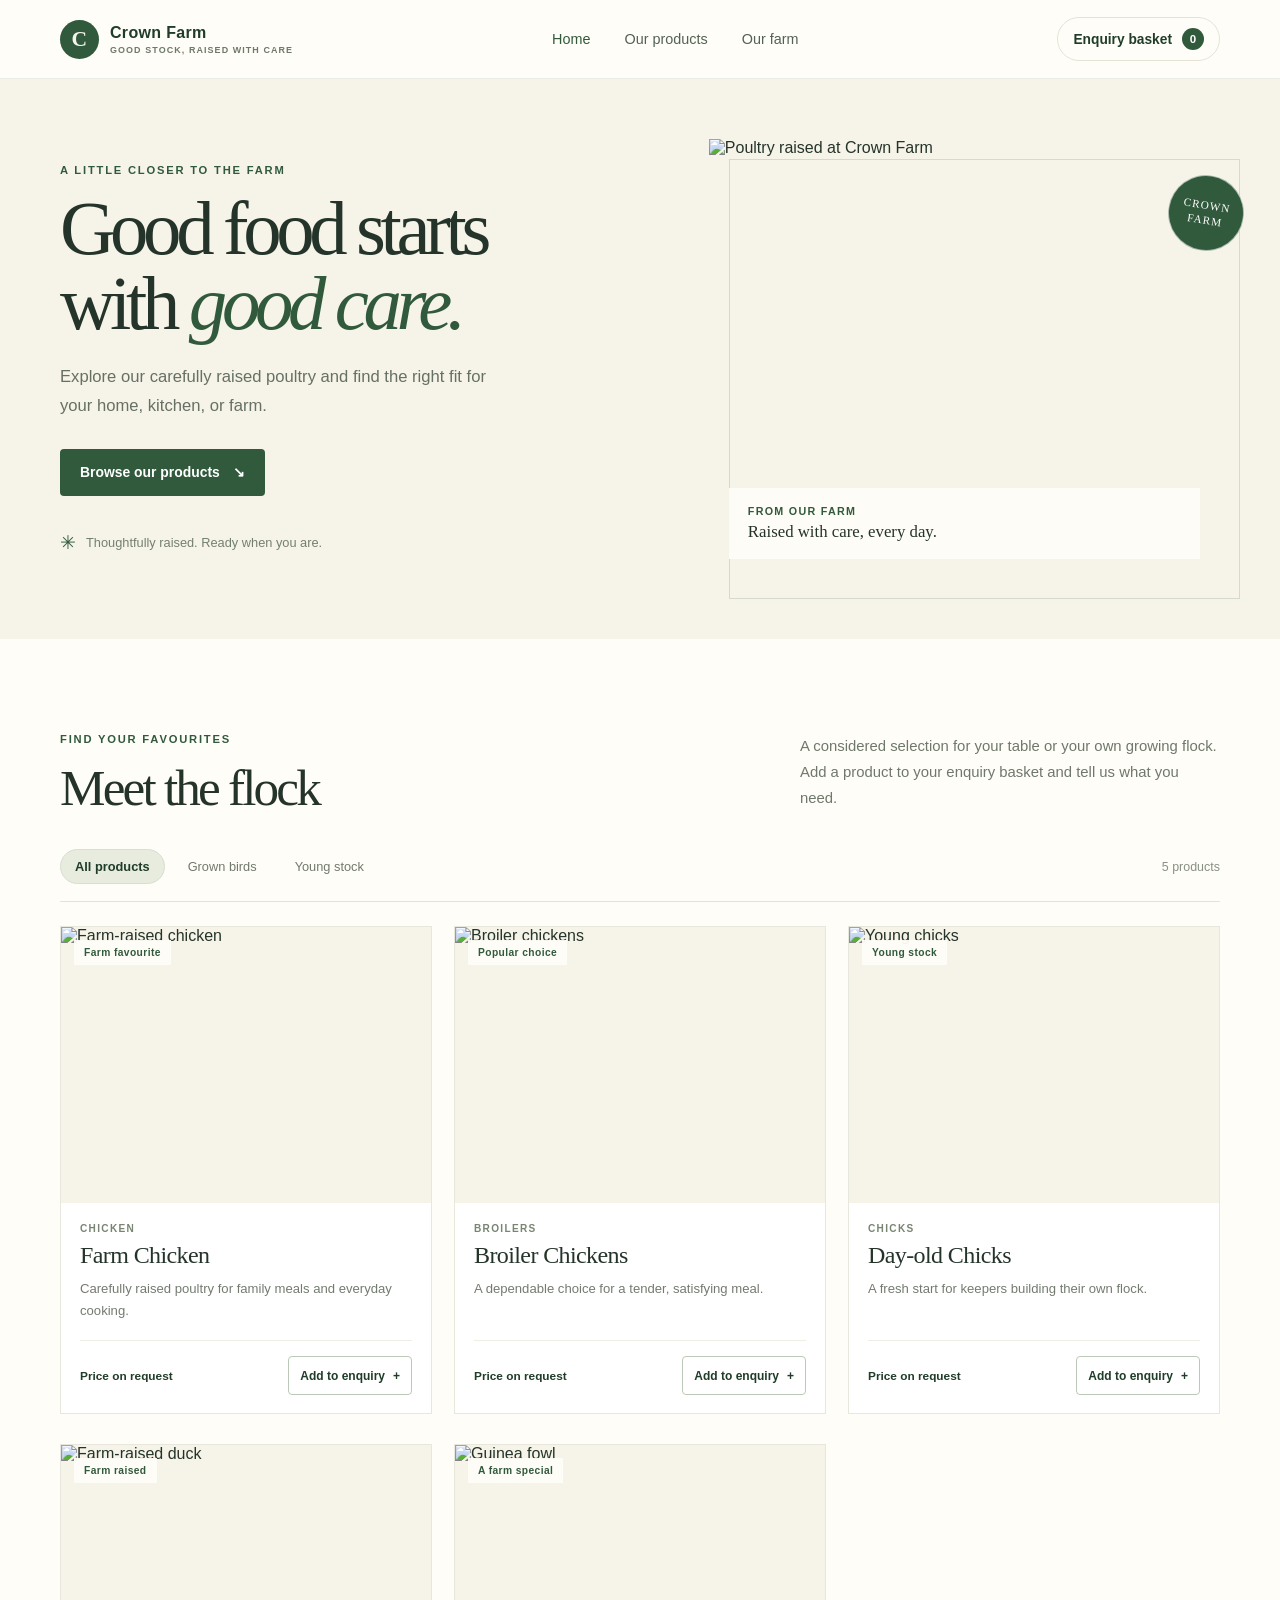
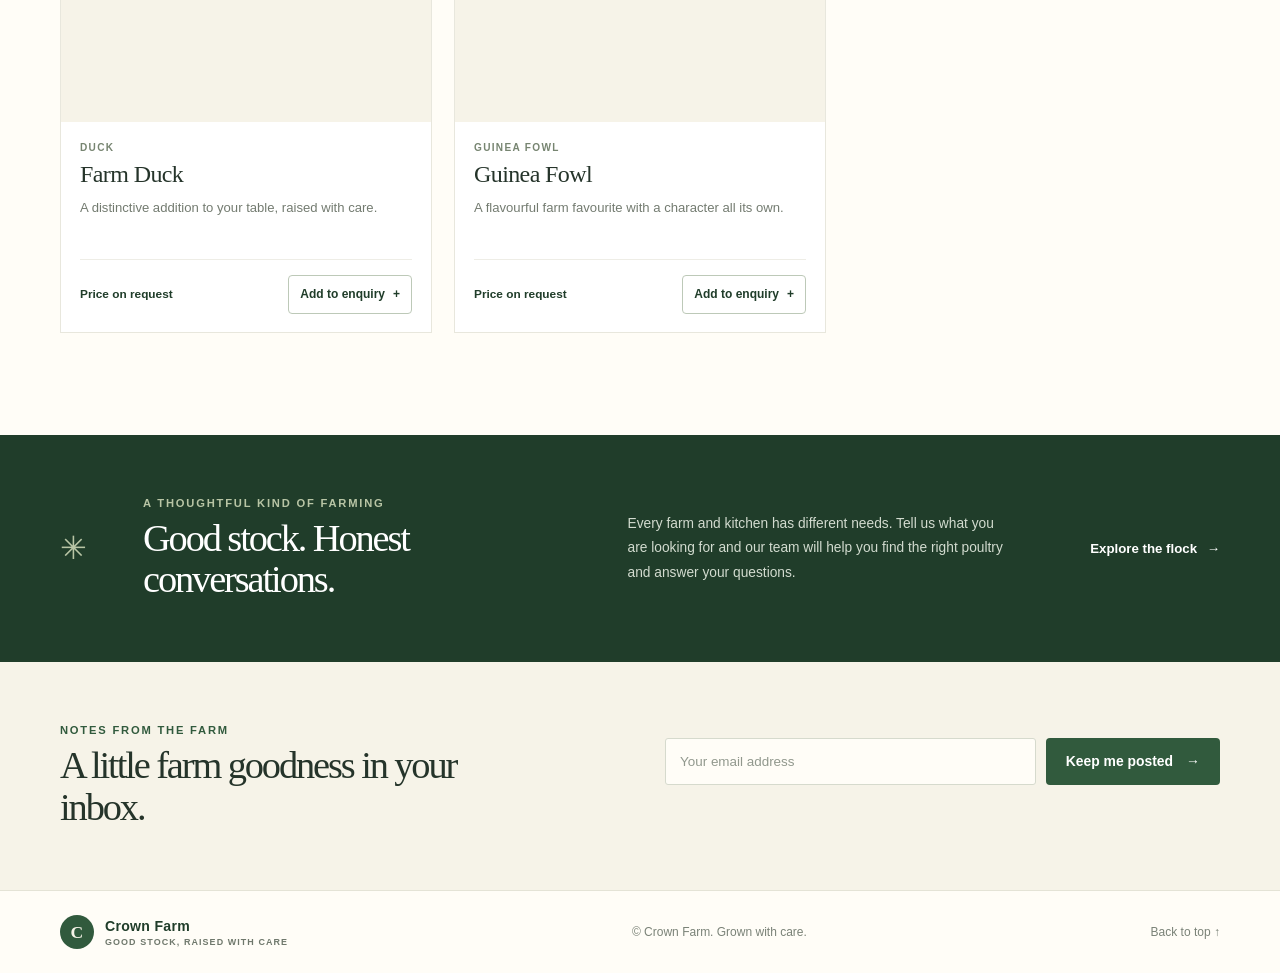
==== index.html @ bc02ad09 "Add files via upload" ====
<!DOCTYPE html>
<html lang="en">
<head>
    <meta charset="UTF-8">
    <meta name="viewport" content="width=device-width, initial-scale=1">
    <meta name="description" content="Meet the Crown Farm flock. Explore healthy poultry raised with care and add your picks to an enquiry.">
    <meta name="theme-color" content="#f6f3e8">
    <title>Crown Farm | Good stock, raised with care</title>
    <link rel="stylesheet" href="style.css">
    <script src="app.js" defer></script>
</head>
<body>
    <header class="site-header">
        <div class="container header-inner">
            <a class="brand" href="index.html" aria-label="Crown Farm home">
                <span class="brand-mark" aria-hidden="true">C</span>
                <span>Crown Farm<small>GOOD STOCK, RAISED WITH CARE</small></span>
            </a>
            <nav class="main-nav" aria-label="Main navigation">
                <a class="active" href="#home">Home</a>
                <a href="#products">Our products</a>
                <a href="#about">Our farm</a>
            </nav>
            <a class="cart-link" href="cartpage.html" aria-label="Open your enquiry basket">
                Enquiry basket <span class="cart-count" aria-live="polite">0</span>
            </a>
        </div>
    </header>

    <main>
        <section class="hero" id="home">
            <div class="container hero-inner">
                <div class="hero-copy">
                    <p class="eyebrow">A little closer to the farm</p>
                    <h1>Good food starts with <em>good care.</em></h1>
                    <p class="hero-description">Explore our carefully raised poultry and find the right fit for your home, kitchen, or farm.</p>
                    <a class="button button-dark" href="#products">Browse our products <span aria-hidden="true">↘</span></a>
                    <div class="hero-note"><span class="note-icon" aria-hidden="true">✳</span> Thoughtfully raised. Ready when you are.</div>
                </div>
                <div class="hero-art">
                    <img src="BRIMAH.jpeg" alt="Poultry raised at Crown Farm">
                    <div class="image-caption"><span>From our farm</span><strong>Raised with care, every day.</strong></div>
                    <span class="art-stamp" aria-hidden="true">CROWN<br>FARM</span>
                </div>
            </div>
        </section>

        <section class="products-section section-pad" id="products">
            <div class="container">
                <div class="section-heading">
                    <div>
                        <p class="eyebrow">Find your favourites</p>
                        <h2>Meet the flock</h2>
                    </div>
                    <p class="section-intro">A considered selection for your table or your own growing flock. Add a product to your enquiry basket and tell us what you need.</p>
                </div>
                <div class="products-toolbar" aria-label="Filter products">
                    <div class="filter-group" role="group" aria-label="Product categories">
                        <button class="filter-btn active" type="button" data-filter="all" aria-pressed="true">All products</button>
                        <button class="filter-btn" type="button" data-filter="grown" aria-pressed="false">Grown birds</button>
                        <button class="filter-btn" type="button" data-filter="young" aria-pressed="false">Young stock</button>
                    </div>
                    <span class="product-count" aria-live="polite">5 products</span>
                </div>

                <div class="product-grid">
                    <article class="product-card" data-category="grown">
                        <div class="product-image"><img src="BRIMAH.jpeg" alt="Farm-raised chicken" loading="lazy"><span class="product-label">Farm favourite</span></div>
                        <div class="product-body">
                            <p class="product-type">CHICKEN</p>
                            <h3>Farm Chicken</h3>
                            <p class="product-description">Carefully raised poultry for family meals and everyday cooking.</p>
                            <div class="product-footer"><span class="price-note">Price on request</span><button class="button button-outline" type="button" data-add-cart="farm-chicken">Add to enquiry <span aria-hidden="true">+</span></button></div>
                        </div>
                    </article>
                    <article class="product-card" data-category="grown">
                        <div class="product-image"><img src="BROILERS.jpeg" alt="Broiler chickens" loading="lazy"><span class="product-label">Popular choice</span></div>
                        <div class="product-body">
                            <p class="product-type">BROILERS</p>
                            <h3>Broiler Chickens</h3>
                            <p class="product-description">A dependable choice for a tender, satisfying meal.</p>
                            <div class="product-footer"><span class="price-note">Price on request</span><button class="button button-outline" type="button" data-add-cart="broilers">Add to enquiry <span aria-hidden="true">+</span></button></div>
                        </div>
                    </article>
                    <article class="product-card" data-category="young">
                        <div class="product-image"><img src="CHICKS.jpeg" alt="Young chicks" loading="lazy"><span class="product-label">Young stock</span></div>
                        <div class="product-body">
                            <p class="product-type">CHICKS</p>
                            <h3>Day-old Chicks</h3>
                            <p class="product-description">A fresh start for keepers building their own flock.</p>
                            <div class="product-footer"><span class="price-note">Price on request</span><button class="button button-outline" type="button" data-add-cart="chicks">Add to enquiry <span aria-hidden="true">+</span></button></div>
                        </div>
                    </article>
                    <article class="product-card" data-category="grown">
                        <div class="product-image"><img src="DUCK.jpeg" alt="Farm-raised duck" loading="lazy"><span class="product-label">Farm raised</span></div>
                        <div class="product-body">
                            <p class="product-type">DUCK</p>
                            <h3>Farm Duck</h3>
                            <p class="product-description">A distinctive addition to your table, raised with care.</p>
                            <div class="product-footer"><span class="price-note">Price on request</span><button class="button button-outline" type="button" data-add-cart="duck">Add to enquiry <span aria-hidden="true">+</span></button></div>
                        </div>
                    </article>
                    <article class="product-card" data-category="grown">
                        <div class="product-image"><img src="GUINEAFOWL.jpeg" alt="Guinea fowl" loading="lazy"><span class="product-label">A farm special</span></div>
                        <div class="product-body">
                            <p class="product-type">GUINEA FOWL</p>
                            <h3>Guinea Fowl</h3>
                            <p class="product-description">A flavourful farm favourite with a character all its own.</p>
                            <div class="product-footer"><span class="price-note">Price on request</span><button class="button button-outline" type="button" data-add-cart="guinea-fowl">Add to enquiry <span aria-hidden="true">+</span></button></div>
                        </div>
                    </article>
                </div>
                <p class="empty-filter" hidden>No products in this category just yet.</p>
            </div>
        </section>

        <section class="about-section" id="about">
            <div class="container about-inner">
                <span class="about-mark" aria-hidden="true">✳</span>
                <div><p class="eyebrow">A thoughtful kind of farming</p><h2>Good stock. Honest conversations.</h2></div>
                <p>Every farm and kitchen has different needs. Tell us what you are looking for and our team will help you find the right poultry and answer your questions.</p>
                <a class="text-link" href="#products">Explore the flock <span aria-hidden="true">→</span></a>
            </div>
        </section>

        <section class="newsletter-section">
            <div class="container newsletter-inner">
                <div><p class="eyebrow">Notes from the farm</p><h2>A little farm goodness in your inbox.</h2></div>
                <form id="emailCaptureForm" class="newsletter-form">
                    <label class="visually-hidden" for="subscriberEmail">Your email address</label>
                    <input type="email" id="subscriberEmail" name="email" placeholder="Your email address" autocomplete="email" required>
                    <button class="button button-dark" type="submit">Keep me posted <span aria-hidden="true">→</span></button>
                    <p id="newsletterStatus" class="newsletter-status" aria-live="polite"></p>
                </form>
            </div>
        </section>
    </main>

    <footer class="site-footer">
        <div class="container footer-inner"><a class="brand footer-brand" href="#home"><span class="brand-mark" aria-hidden="true">C</span><span>Crown Farm<small>GOOD STOCK, RAISED WITH CARE</small></span></a><p>©<span id="sevenYearsago"></span> Crown Farm. Grown with care.</p><a href="#home">Back to top ↑</a></div>
    </footer>
    <div class="toast" role="status" aria-live="polite"></div>
</body>
</html>
---- style.css ----
:root {
    color-scheme: light;
    --cream: #f6f3e8;
    --paper: #fffdf7;
    --green: #315a3d;
    --green-dark: #203d2a;
    --green-soft: #e7ecdf;
    --ink: #25342a;
    --muted: #6f786c;
    --line: #e4e3d6;
    --shadow: 0 16px 38px rgba(37, 52, 42, 0.08);
}

* { box-sizing: border-box; }
html { scroll-behavior: smooth; scroll-padding-top: 90px; }
body {
    margin: 0;
    background: var(--paper);
    color: var(--ink);
    font-family: "Segoe UI", Tahoma, Geneva, Verdana, sans-serif;
    -webkit-font-smoothing: antialiased;
}
img { display: block; max-width: 100%; }
a { color: inherit; text-decoration: none; }
button, input { font: inherit; }
button, a { -webkit-tap-highlight-color: transparent; }
button:focus-visible, a:focus-visible, input:focus-visible {
    outline: 3px solid #91aa7f;
    outline-offset: 3px;
}
.container { width: min(1160px, calc(100% - 48px)); margin: 0 auto; }
.site-header {
    position: sticky;
    z-index: 10;
    top: 0;
    border-bottom: 1px solid rgba(49, 90, 61, 0.1);
    background: rgba(255, 253, 247, 0.95);
    backdrop-filter: blur(14px);
}
.header-inner { min-height: 78px; display: flex; align-items: center; justify-content: space-between; gap: 30px; }
.brand { display: inline-flex; align-items: center; gap: 11px; color: var(--green-dark); font-weight: 750; letter-spacing: 0.02em; }
.brand-mark { width: 39px; height: 39px; display: grid; place-items: center; border-radius: 50%; background: var(--green); color: var(--cream); font-family: Georgia, serif; font-size: 1.35rem; }
.brand small { display: block; margin-top: 3px; color: var(--muted); font-size: 0.56rem; letter-spacing: 0.12em; font-weight: 650; }
.main-nav { display: flex; align-items: center; gap: 34px; color: #536255; font-size: 0.9rem; }
.main-nav a { transition: color 0.2s ease; }
.main-nav a:hover, .main-nav a.active { color: var(--green); }
.cart-link { display: inline-flex; align-items: center; gap: 10px; padding: 10px 15px; border: 1px solid var(--line); border-radius: 999px; color: var(--green-dark); font-size: 0.86rem; font-weight: 650; white-space: nowrap; transition: border-color 0.2s ease, background 0.2s ease; }
.cart-link:hover { border-color: #9bad91; background: var(--green-soft); }
.cart-count { min-width: 22px; height: 22px; display: inline-grid; place-items: center; padding: 0 5px; border-radius: 50%; background: var(--green); color: white; font-size: 0.72rem; }
.hero { overflow: hidden; background: var(--cream); }
.hero-inner { min-height: 560px; display: grid; grid-template-columns: 1fr 0.88fr; align-items: center; gap: 68px; padding-top: 52px; padding-bottom: 52px; }
.hero-copy { max-width: 540px; padding: 30px 0; }
.eyebrow { margin: 0 0 15px; color: var(--green); font-size: 0.7rem; font-weight: 750; letter-spacing: 0.16em; text-transform: uppercase; }
h1, h2, h3, p { margin-top: 0; }
.hero h1 { max-width: 600px; margin-bottom: 20px; font-family: Georgia, "Times New Roman", serif; font-size: clamp(3.2rem, 6vw, 5.6rem); font-weight: 500; letter-spacing: -0.07em; line-height: 0.98; }
.hero h1 em { color: var(--green); font-weight: 500; }
.hero-description { max-width: 445px; margin-bottom: 29px; color: #667064; font-size: 1.04rem; line-height: 1.75; }
.button { min-height: 47px; display: inline-flex; align-items: center; justify-content: center; gap: 13px; padding: 12px 19px; border: 1px solid transparent; border-radius: 4px; cursor: pointer; font-size: 0.87rem; font-weight: 650; transition: transform 0.18s ease, background 0.18s ease, border-color 0.18s ease; }
.button:hover { transform: translateY(-2px); }
.button-dark { background: var(--green); color: white; }
.button-dark:hover { background: var(--green-dark); }
.button-outline { border-color: #bdc9b8; background: transparent; color: var(--green-dark); }
.button-outline:hover { border-color: var(--green); background: var(--green-soft); }
.hero-note { display: flex; align-items: center; gap: 10px; margin-top: 35px; color: #738071; font-size: 0.8rem; }
.note-icon { color: var(--green); font-size: 1.2rem; }
.hero-art { position: relative; min-height: 425px; align-self: stretch; margin: 8px 0; }
.hero-art::before { position: absolute; inset: 20px -20px -20px 20px; border: 1px solid #d5dacb; content: ""; }
.hero-art img { position: absolute; width: 100%; height: 100%; object-fit: cover; object-position: center; }
.image-caption { position: absolute; right: 20px; bottom: 20px; left: 20px; display: flex; flex-direction: column; gap: 5px; padding: 17px 19px; background: rgba(255, 253, 247, 0.94); }
.image-caption span { color: var(--green); font-size: 0.67rem; font-weight: 700; letter-spacing: 0.12em; text-transform: uppercase; }
.image-caption strong { font-family: Georgia, serif; font-size: 1.05rem; font-weight: 500; }
.art-stamp { position: absolute; top: 36px; right: -24px; width: 76px; height: 76px; display: grid; place-content: center; border: 1px solid rgba(255,255,255,.6); border-radius: 50%; background: var(--green); color: white; font-family: Georgia, serif; font-size: 0.7rem; line-height: 1.35; letter-spacing: 0.1em; text-align: center; transform: rotate(9deg); }
.section-pad { padding: 94px 0 102px; }
.section-heading { display: flex; align-items: end; justify-content: space-between; gap: 40px; margin-bottom: 34px; }
.section-heading h2, .about-inner h2, .newsletter-inner h2 { margin: 0; font-family: Georgia, "Times New Roman", serif; font-size: clamp(2.2rem, 4vw, 3.35rem); font-weight: 500; letter-spacing: -0.055em; line-height: 1.08; }
.section-intro { max-width: 420px; margin: 0 0 4px; color: var(--muted); font-size: 0.93rem; line-height: 1.75; }
.products-section { background: var(--paper); }
.products-toolbar { display: flex; align-items: center; justify-content: space-between; gap: 20px; margin-bottom: 24px; padding-bottom: 17px; border-bottom: 1px solid var(--line); }
.filter-group { display: flex; flex-wrap: wrap; gap: 8px; }
.filter-btn { padding: 9px 14px; border: 1px solid transparent; border-radius: 999px; background: transparent; color: #71796e; cursor: pointer; font-size: 0.8rem; transition: background 0.2s ease, color 0.2s ease; }
.filter-btn:hover { color: var(--green); }
.filter-btn.active { border-color: #d7dfd1; background: var(--green-soft); color: var(--green-dark); font-weight: 650; }
.product-count { color: #899084; font-size: 0.78rem; }
.product-grid { display: grid; grid-template-columns: repeat(3, minmax(0, 1fr)); gap: 30px 22px; }
.product-card { overflow: hidden; border: 1px solid #e8e7dd; background: white; transition: transform 0.22s ease, box-shadow 0.22s ease; }
.product-card:hover { transform: translateY(-4px); box-shadow: var(--shadow); }
.product-card[hidden] { display: none; }
.product-image { position: relative; overflow: hidden; aspect-ratio: 1.34 / 1; background: var(--cream); }
.product-image img { width: 100%; height: 100%; object-fit: cover; transition: transform 0.4s ease; }
.product-card:hover .product-image img { transform: scale(1.035); }
.product-label { position: absolute; top: 13px; left: 13px; padding: 7px 10px; background: rgba(255,253,247,.94); color: var(--green); font-size: 0.64rem; font-weight: 700; letter-spacing: 0.04em; }
.product-body { padding: 20px 19px 18px; }
.product-type { margin: 0 0 8px; color: #778571; font-size: 0.63rem; font-weight: 750; letter-spacing: 0.13em; }
.product-body h3 { margin: 0 0 9px; font-family: Georgia, serif; font-size: 1.5rem; font-weight: 500; letter-spacing: -0.025em; }
.product-description { min-height: 44px; margin: 0 0 18px; color: #737b70; font-size: 0.82rem; line-height: 1.65; }
.product-footer { display: flex; align-items: center; justify-content: space-between; gap: 10px; padding-top: 15px; border-top: 1px solid #eeede6; }
.price-note { color: var(--green-dark); font-size: 0.74rem; font-weight: 650; white-space: nowrap; }
.product-footer .button { min-height: 39px; gap: 8px; padding: 8px 11px; font-size: 0.75rem; white-space: nowrap; }
.empty-filter { margin: 30px 0 0; color: var(--muted); text-align: center; }
.about-section { padding: 62px 0; background: var(--green-dark); color: white; }
.about-inner { display: grid; grid-template-columns: 58px 1.05fr 1fr auto; align-items: center; gap: 25px; }
.about-mark { color: #b8c5a5; font-size: 2rem; }
.about-inner .eyebrow { margin-bottom: 9px; color: #b8c5a5; }
.about-inner h2 { max-width: 400px; font-size: clamp(1.8rem, 3vw, 2.45rem); }
.about-inner > p { max-width: 380px; margin: 0; color: #d2dbcf; font-size: 0.86rem; line-height: 1.75; }
.text-link { color: white; font-size: 0.83rem; font-weight: 650; white-space: nowrap; }
.text-link span { margin-left: 6px; }
.newsletter-section { padding: 62px 0; background: var(--cream); }
.newsletter-inner { display: grid; grid-template-columns: 1fr 1fr; align-items: center; gap: 50px; }
.newsletter-inner .eyebrow { margin-bottom: 9px; }
.newsletter-inner h2 { max-width: 470px; font-size: clamp(1.9rem, 3vw, 2.55rem); }
.newsletter-form { display: grid; grid-template-columns: minmax(0, 1fr) auto; gap: 10px; }
.newsletter-form input { width: 100%; min-width: 0; padding: 12px 14px; border: 1px solid #d6dacd; border-radius: 3px; background: var(--paper); color: var(--ink); font-size: 0.84rem; }
.newsletter-form input::placeholder { color: #91988d; }
.newsletter-status { grid-column: 1 / -1; min-height: 20px; margin: 0; color: var(--green); font-size: 0.78rem; }
.site-footer { padding: 24px 0; border-top: 1px solid var(--line); background: var(--paper); }
.footer-inner { display: flex; align-items: center; justify-content: space-between; gap: 24px; }
.footer-brand { font-size: 0.88rem; }
.footer-brand .brand-mark { width: 34px; height: 34px; font-size: 1.1rem; }
.footer-inner > p, .footer-inner > a:last-child { margin: 0; color: #7a8277; font-size: 0.75rem; }
.footer-inner > a:last-child:hover, .back-link:hover { color: var(--green); }
.toast { position: fixed; z-index: 20; right: 22px; bottom: 22px; max-width: min(420px, calc(100% - 44px)); padding: 14px 18px; background: var(--green-dark); color: white; box-shadow: var(--shadow); font-size: 0.84rem; opacity: 0; pointer-events: none; transform: translateY(10px); transition: opacity 0.2s ease, transform 0.2s ease; }
.toast.show { opacity: 1; transform: translateY(0); }
.cart-page { min-height: calc(100vh - 160px); background: var(--cream); }
.back-link { display: inline-block; margin-bottom: 30px; color: #697664; font-size: 0.82rem; }
.cart-heading { align-items: center; }
.cart-heading h1 { margin: 0; font-family: Georgia, serif; font-size: clamp(2.5rem, 5vw, 4rem); font-weight: 500; letter-spacing: -0.06em; }
.cart-contents { max-width: 850px; border-top: 1px solid #dfe1d6; }
.cart-item { display: grid; grid-template-columns: 1fr auto auto; align-items: center; gap: 22px; padding: 23px 4px; border-bottom: 1px solid #dfe1d6; }
.cart-item h2 { margin: 0; font-family: Georgia, serif; font-size: 1.35rem; font-weight: 500; }
.cart-item .product-type { margin-bottom: 7px; }
.cart-quantity { color: #697664; font-size: 0.85rem; }
.remove-item { padding: 8px 10px; border: 0; background: transparent; color: #777e72; cursor: pointer; font-size: 0.8rem; text-decoration: underline; text-underline-offset: 3px; }
.remove-item:hover { color: #9a4939; }
.empty-cart { padding: 55px 20px; text-align: center; }
.empty-cart > span { color: var(--green); font-size: 1.8rem; }
.empty-cart h2 { margin: 12px 0; font-family: Georgia, serif; font-size: 2rem; font-weight: 500; }
.empty-cart p { margin: 0 auto 22px; color: var(--muted); font-size: 0.9rem; line-height: 1.7; }
.cart-actions { display: flex; justify-content: space-between; gap: 15px; max-width: 850px; margin-top: 22px; }
.cart-actions[hidden] { display: none; }
.cart-status { min-height: 22px; margin: 16px 0 0; color: var(--green); font-size: 0.82rem; }
.copy-fallback { display: block; width: 100%; min-height: 110px; margin-top: 16px; padding: 12px; border: 1px solid #d6dacd; background: white; color: var(--ink); }
.visually-hidden { position: absolute; width: 1px; height: 1px; overflow: hidden; clip: rect(0, 0, 0, 0); white-space: nowrap; clip-path: inset(50%); }

@media (max-width: 900px) {
    .hero-inner { min-height: 490px; gap: 42px; }
    .hero-art { min-height: 360px; }
    .product-grid { grid-template-columns: repeat(2, minmax(0, 1fr)); }
    .about-inner { grid-template-columns: 45px 1fr 1fr; }
    .about-inner .text-link { grid-column: 2 / -1; }
}
@media (max-width: 640px) {
    .container { width: min(100% - 34px, 520px); }
    .header-inner { min-height: 68px; gap: 10px; }
    .brand { gap: 8px; font-size: 0.84rem; }
    .brand-mark { width: 34px; height: 34px; }
    .brand small { font-size: 0.46rem; }
    .main-nav { display: none; }
    .cart-link { gap: 7px; padding: 8px 10px; font-size: 0.73rem; }
    .hero-inner { grid-template-columns: 1fr; gap: 22px; padding-top: 35px; padding-bottom: 42px; }
    .hero-copy { padding: 8px 0 0; }
    .hero h1 { max-width: 460px; font-size: clamp(3rem, 13vw, 4.4rem); }
    .hero-description { font-size: 0.93rem; }
    .hero-note { margin-top: 22px; }
    .hero-art { min-height: 290px; margin: 0 10px 10px 0; }
    .art-stamp { right: -12px; width: 66px; height: 66px; font-size: 0.6rem; }
    .section-pad { padding: 65px 0 72px; }
    .section-heading { align-items: start; flex-direction: column; gap: 14px; margin-bottom: 24px; }
    .section-intro { font-size: 0.86rem; }
    .products-toolbar { align-items: flex-start; }
    .filter-group { gap: 3px; }
    .filter-btn { padding: 8px 10px; font-size: 0.73rem; }
    .product-grid { grid-template-columns: 1fr; gap: 17px; }
    .product-image { aspect-ratio: 1.55 / 1; }
    .product-body { padding: 17px; }
    .about-section { padding: 45px 0; }
    .about-inner { grid-template-columns: 35px 1fr; gap: 17px; }
    .about-inner > p, .about-inner .text-link { grid-column: 2; }
    .about-inner h2 { font-size: 2rem; }
    .newsletter-section { padding: 44px 0; }
    .newsletter-inner { grid-template-columns: 1fr; gap: 23px; }
    .newsletter-form { grid-template-columns: 1fr; }
    .newsletter-form .button { width: 100%; }
    .footer-inner { align-items: flex-start; flex-wrap: wrap; }
    .footer-inner > p { order: 3; width: 100%; }
    .cart-page { padding-top: 48px; }
    .cart-item { grid-template-columns: 1fr auto; gap: 12px; }
    .cart-quantity { grid-column: 1; grid-row: 2; }
    .remove-item { grid-column: 2; grid-row: 1 / 3; }
    .cart-actions { flex-direction: column-reverse; }
    .cart-actions .button { width: 100%; }
}

@media (prefers-reduced-motion: reduce) {
    *, *::before, *::after { scroll-behavior: auto !important; transition-duration: 0.01ms !important; }
}
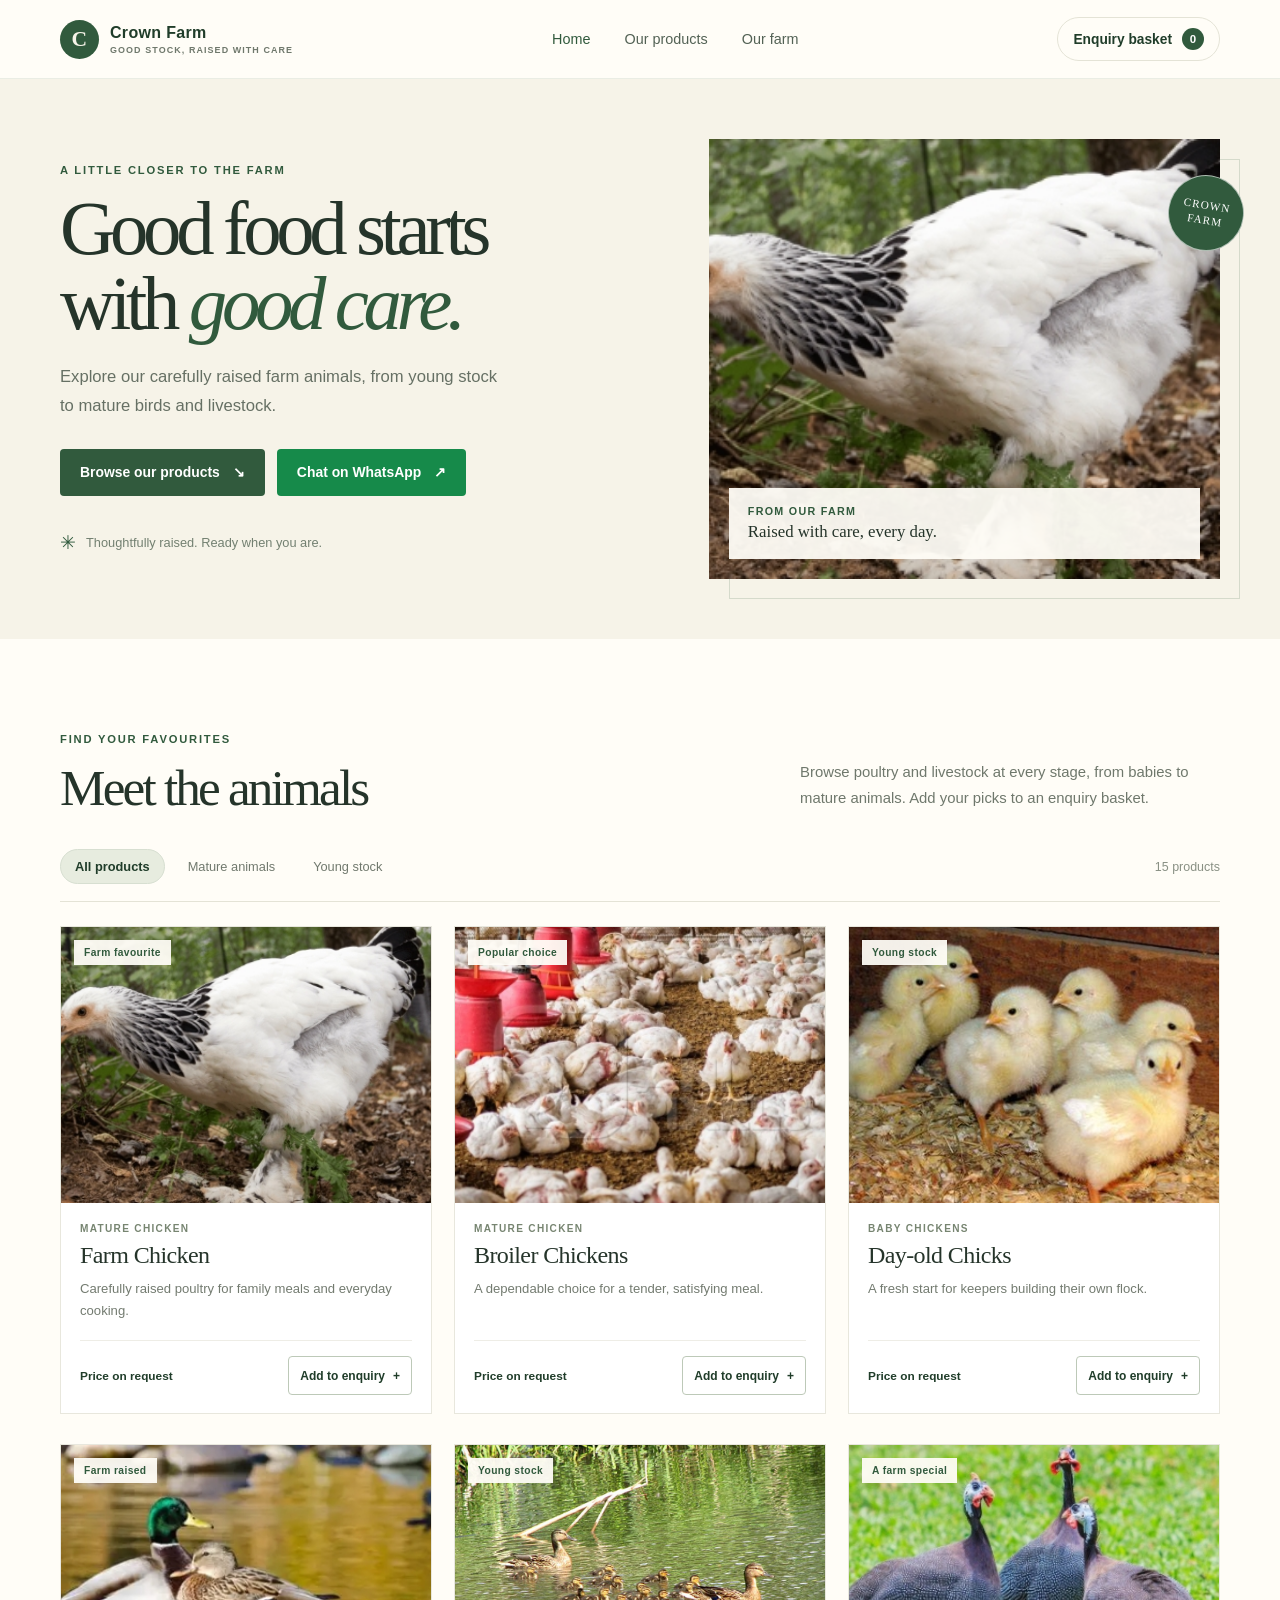
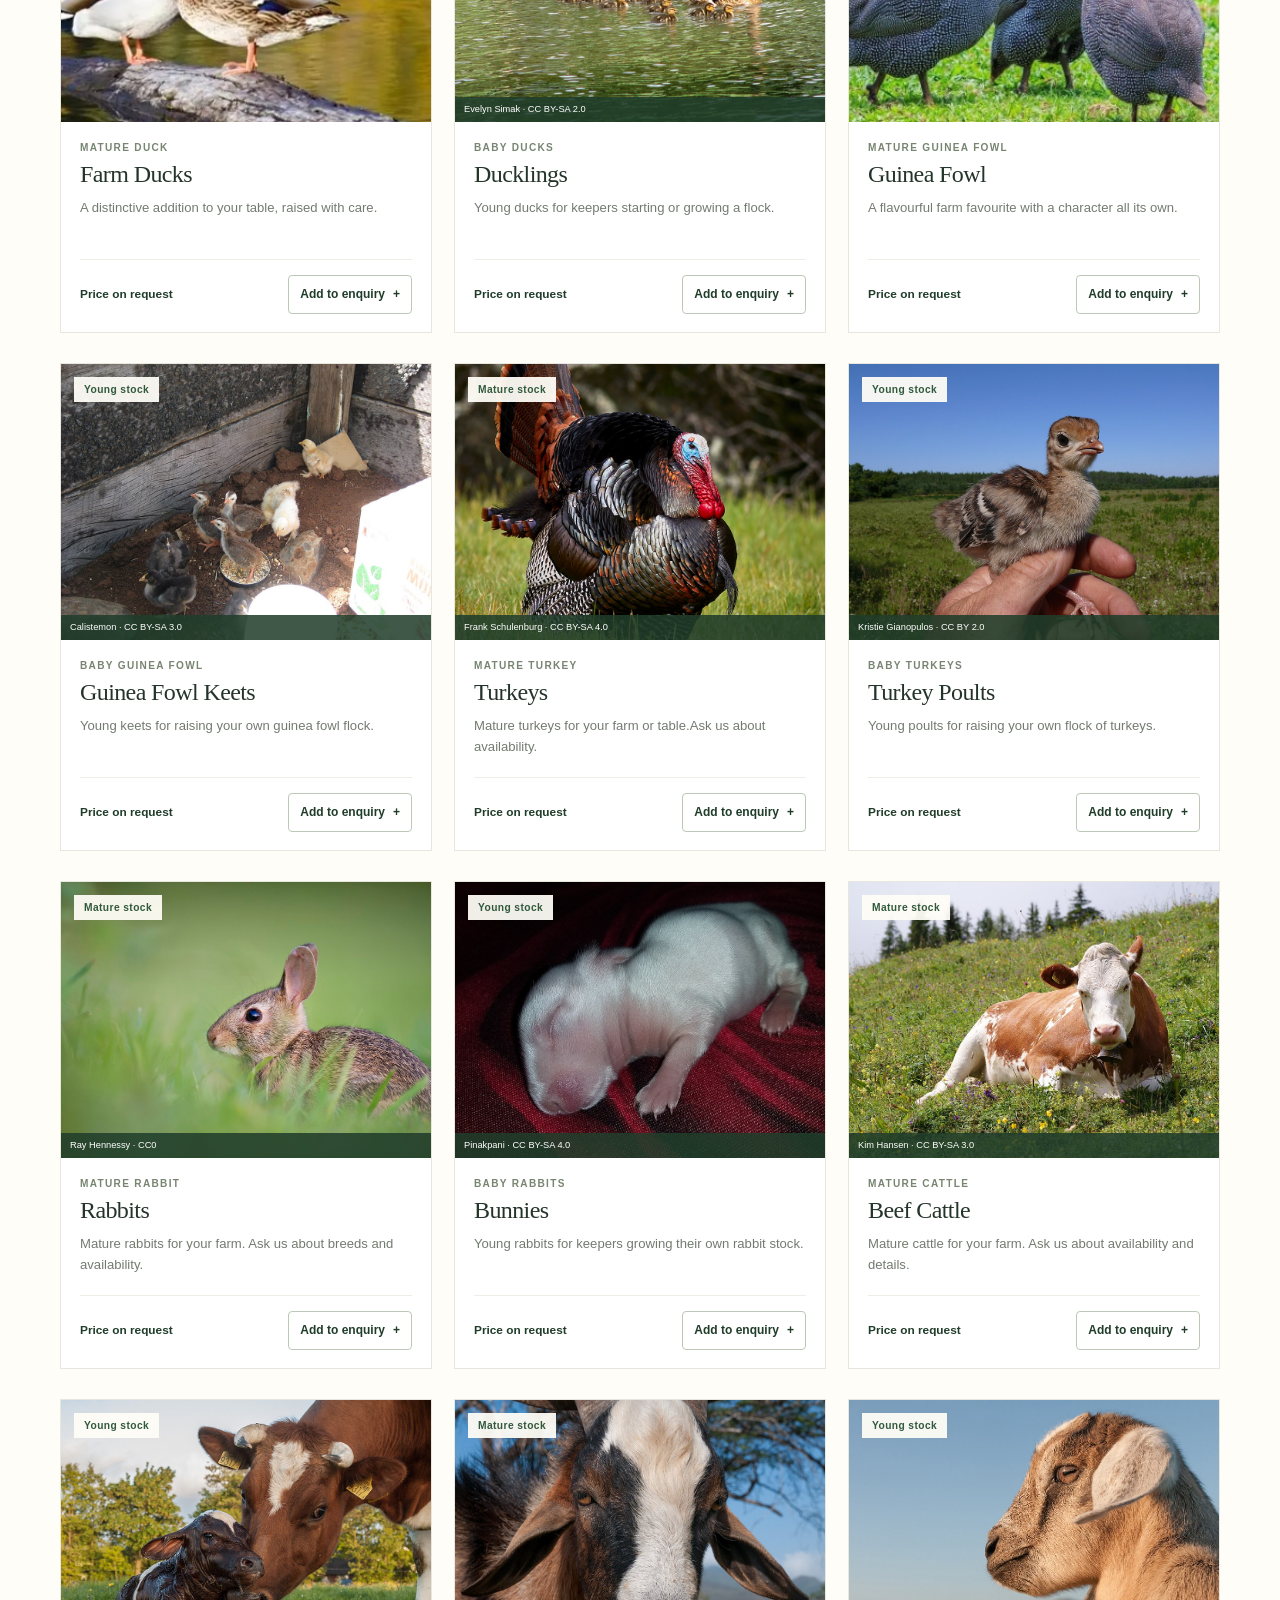
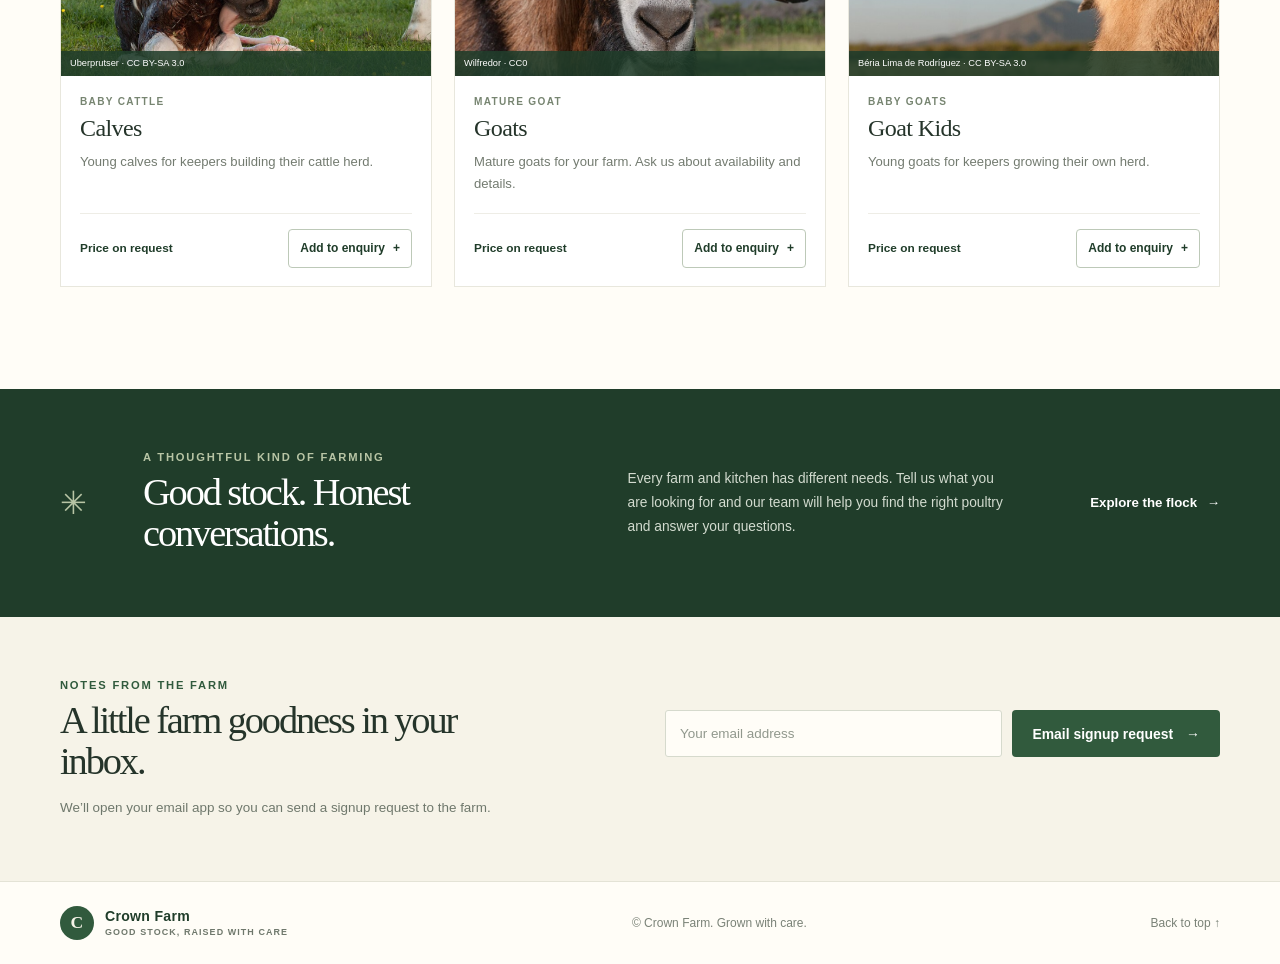
==== commit 91f4fe91: "Add files via upload" ====
--- a/index.html
+++ b/index.html
@@ -33,8 +33,11 @@
                 <div class="hero-copy">
                     <p class="eyebrow">A little closer to the farm</p>
                     <h1>Good food starts with <em>good care.</em></h1>
-                    <p class="hero-description">Explore our carefully raised poultry and find the right fit for your home, kitchen, or farm.</p>
-                    <a class="button button-dark" href="#products">Browse our products <span aria-hidden="true">↘</span></a>
+                    <p class="hero-description">Explore our carefully raised farm animals, from young stock to mature birds and livestock.</p>
+                    <div class="hero-actions">
+                        <a class="button button-dark" href="#products">Browse our products <span aria-hidden="true">↘</span></a>
+                        <a class="button button-whatsapp" href="https://wa.me/2348033398683?text=Hello%20Crown%20Farm%2C%20I%20have%20an%20enquiry." target="_blank" rel="noopener noreferrer">Chat on WhatsApp <span aria-hidden="true">↗</span></a>
+                    </div>
                     <div class="hero-note"><span class="note-icon" aria-hidden="true">✳</span> Thoughtfully raised. Ready when you are.</div>
                 </div>
                 <div class="hero-art">
@@ -50,24 +53,24 @@
                 <div class="section-heading">
                     <div>
                         <p class="eyebrow">Find your favourites</p>
-                        <h2>Meet the flock</h2>
+                        <h2>Meet the animals</h2>
                     </div>
-                    <p class="section-intro">A considered selection for your table or your own growing flock. Add a product to your enquiry basket and tell us what you need.</p>
+                    <p class="section-intro">Browse poultry and livestock at every stage, from babies to mature animals. Add your picks to an enquiry basket.</p>
                 </div>
                 <div class="products-toolbar" aria-label="Filter products">
                     <div class="filter-group" role="group" aria-label="Product categories">
                         <button class="filter-btn active" type="button" data-filter="all" aria-pressed="true">All products</button>
-                        <button class="filter-btn" type="button" data-filter="grown" aria-pressed="false">Grown birds</button>
+                        <button class="filter-btn" type="button" data-filter="grown" aria-pressed="false">Mature animals</button>
                         <button class="filter-btn" type="button" data-filter="young" aria-pressed="false">Young stock</button>
                     </div>
-                    <span class="product-count" aria-live="polite">5 products</span>
+                    <span class="product-count" aria-live="polite">15 products</span>
                 </div>
 
                 <div class="product-grid">
                     <article class="product-card" data-category="grown">
                         <div class="product-image"><img src="BRIMAH.jpeg" alt="Farm-raised chicken" loading="lazy"><span class="product-label">Farm favourite</span></div>
                         <div class="product-body">
-                            <p class="product-type">CHICKEN</p>
+                            <p class="product-type">MATURE CHICKEN</p>
                             <h3>Farm Chicken</h3>
                             <p class="product-description">Carefully raised poultry for family meals and everyday cooking.</p>
                             <div class="product-footer"><span class="price-note">Price on request</span><button class="button button-outline" type="button" data-add-cart="farm-chicken">Add to enquiry <span aria-hidden="true">+</span></button></div>
@@ -76,7 +79,7 @@
                     <article class="product-card" data-category="grown">
                         <div class="product-image"><img src="BROILERS.jpeg" alt="Broiler chickens" loading="lazy"><span class="product-label">Popular choice</span></div>
                         <div class="product-body">
-                            <p class="product-type">BROILERS</p>
+                            <p class="product-type">MATURE CHICKEN</p>
                             <h3>Broiler Chickens</h3>
                             <p class="product-description">A dependable choice for a tender, satisfying meal.</p>
                             <div class="product-footer"><span class="price-note">Price on request</span><button class="button button-outline" type="button" data-add-cart="broilers">Add to enquiry <span aria-hidden="true">+</span></button></div>
@@ -85,7 +88,7 @@
                     <article class="product-card" data-category="young">
                         <div class="product-image"><img src="CHICKS.jpeg" alt="Young chicks" loading="lazy"><span class="product-label">Young stock</span></div>
                         <div class="product-body">
-                            <p class="product-type">CHICKS</p>
+                            <p class="product-type">BABY CHICKENS</p>
                             <h3>Day-old Chicks</h3>
                             <p class="product-description">A fresh start for keepers building their own flock.</p>
                             <div class="product-footer"><span class="price-note">Price on request</span><button class="button button-outline" type="button" data-add-cart="chicks">Add to enquiry <span aria-hidden="true">+</span></button></div>
@@ -94,19 +97,109 @@
                     <article class="product-card" data-category="grown">
                         <div class="product-image"><img src="DUCK.jpeg" alt="Farm-raised duck" loading="lazy"><span class="product-label">Farm raised</span></div>
                         <div class="product-body">
-                            <p class="product-type">DUCK</p>
-                            <h3>Farm Duck</h3>
+                            <p class="product-type">MATURE DUCK</p>
+                            <h3>Farm Ducks</h3>
                             <p class="product-description">A distinctive addition to your table, raised with care.</p>
                             <div class="product-footer"><span class="price-note">Price on request</span><button class="button button-outline" type="button" data-add-cart="duck">Add to enquiry <span aria-hidden="true">+</span></button></div>
                         </div>
                     </article>
+                    <article class="product-card" data-category="young">
+                        <div class="product-image"><img src="DUCKLINGS.jpeg" alt="Young ducklings" loading="lazy"><span class="product-label">Young stock</span><a class="image-credit" href="https://commons.wikimedia.org/wiki/File:Ducks_and_ducklings_-_geograph.org.uk_-_1279063.jpg" target="_blank" rel="noopener noreferrer">Evelyn Simak · CC BY-SA 2.0</a></div>
+                        <div class="product-body">
+                            <p class="product-type">BABY DUCKS</p>
+                            <h3>Ducklings</h3>
+                            <p class="product-description">Young ducks for keepers starting or growing a flock.</p>
+                            <div class="product-footer"><span class="price-note">Price on request</span><button class="button button-outline" type="button" data-add-cart="ducklings">Add to enquiry <span aria-hidden="true">+</span></button></div>
+                        </div>
+                    </article>
                     <article class="product-card" data-category="grown">
                         <div class="product-image"><img src="GUINEAFOWL.jpeg" alt="Guinea fowl" loading="lazy"><span class="product-label">A farm special</span></div>
                         <div class="product-body">
-                            <p class="product-type">GUINEA FOWL</p>
+                            <p class="product-type">MATURE GUINEA FOWL</p>
                             <h3>Guinea Fowl</h3>
                             <p class="product-description">A flavourful farm favourite with a character all its own.</p>
                             <div class="product-footer"><span class="price-note">Price on request</span><button class="button button-outline" type="button" data-add-cart="guinea-fowl">Add to enquiry <span aria-hidden="true">+</span></button></div>
+                        </div>
+                    </article>
+                    <article class="product-card" data-category="young">
+                        <div class="product-image"><img src="KEETS.jpeg" alt="Young guinea fowl keets" loading="lazy"><span class="product-label">Young stock</span><a class="image-credit" href="https://commons.wikimedia.org/wiki/File:Guinea_fowl_keets_and_bantam_chicks.jpg" target="_blank" rel="noopener noreferrer">Calistemon · CC BY-SA 3.0</a></div>
+                        <div class="product-body">
+                            <p class="product-type">BABY GUINEA FOWL</p>
+                            <h3>Guinea Fowl Keets</h3>
+                            <p class="product-description">Young keets for raising your own guinea fowl flock.</p>
+                            <div class="product-footer"><span class="price-note">Price on request</span><button class="button button-outline" type="button" data-add-cart="guinea-keets">Add to enquiry <span aria-hidden="true">+</span></button></div>
+                        </div>
+                    </article>
+                    <article class="product-card" data-category="grown">
+                        <div class="product-image"><img src="TURKEY.jpeg" alt="Mature male turkey" loading="lazy"><span class="product-label">Mature stock</span><a class="image-credit" href="https://commons.wikimedia.org/wiki/File:Male_wild_turkey_(Meleagris_gallopavo)_strutting.jpg" target="_blank" rel="noopener noreferrer">Frank Schulenburg · CC BY-SA 4.0</a></div>
+                        <div class="product-body">
+                            <p class="product-type">MATURE TURKEY</p>
+                            <h3>Turkeys</h3>
+                            <p class="product-description">Mature turkeys for your farm or table.Ask us about availability.</p>
+                            <div class="product-footer"><span class="price-note">Price on request</span><button class="button button-outline" type="button" data-add-cart="turkey">Add to enquiry <span aria-hidden="true">+</span></button></div>
+                        </div>
+                    </article>
+                    <article class="product-card" data-category="young">
+                        <div class="product-image"><img src="POULT.jpeg" alt="Young turkey poult" loading="lazy"><span class="product-label">Young stock</span><a class="image-credit" href="https://commons.wikimedia.org/wiki/File:Baby_turkey_in_FL.jpg" target="_blank" rel="noopener noreferrer">Kristie Gianopulos · CC BY 2.0</a></div>
+                        <div class="product-body">
+                            <p class="product-type">BABY TURKEYS</p>
+                            <h3>Turkey Poults</h3>
+                            <p class="product-description">Young poults for raising your own flock of turkeys.</p>
+                            <div class="product-footer"><span class="price-note">Price on request</span><button class="button button-outline" type="button" data-add-cart="turkey-poults">Add to enquiry <span aria-hidden="true">+</span></button></div>
+                        </div>
+                    </article>
+                    <article class="product-card" data-category="grown">
+                        <div class="product-image"><img src="RABBIT.jpeg" alt="Brown rabbit sitting in green grass" loading="lazy"><span class="product-label">Mature stock</span><a class="image-credit" href="https://commons.wikimedia.org/wiki/File:Brown_rabbit_green_grass_(Unsplash).jpg" target="_blank" rel="noopener noreferrer">Ray Hennessy · CC0</a></div>
+                        <div class="product-body">
+                            <p class="product-type">MATURE RABBIT</p>
+                            <h3>Rabbits</h3>
+                            <p class="product-description">Mature rabbits for your farm. Ask us about breeds and availability.</p>
+                            <div class="product-footer"><span class="price-note">Price on request</span><button class="button button-outline" type="button" data-add-cart="rabbit">Add to enquiry <span aria-hidden="true">+</span></button></div>
+                        </div>
+                    </article>
+                    <article class="product-card" data-category="young">
+                        <div class="product-image"><img src="BUNNY.jpeg" alt="Newborn baby rabbits" loading="lazy"><span class="product-label">Young stock</span><a class="image-credit" href="https://commons.wikimedia.org/wiki/File:Newborn_baby_rabbit_in_India_04.jpg" target="_blank" rel="noopener noreferrer">Pinakpani · CC BY-SA 4.0</a></div>
+                        <div class="product-body">
+                            <p class="product-type">BABY RABBITS</p>
+                            <h3>Bunnies</h3>
+                            <p class="product-description">Young rabbits for keepers growing their own rabbit stock.</p>
+                            <div class="product-footer"><span class="price-note">Price on request</span><button class="button button-outline" type="button" data-add-cart="bunnies">Add to enquiry <span aria-hidden="true">+</span></button></div>
+                        </div>
+                    </article>
+                    <article class="product-card" data-category="grown">
+                        <div class="product-image"><img src="CATTLE.jpeg" alt="Mature cattle in a pasture" loading="lazy"><span class="product-label">Mature stock</span><a class="image-credit" href="https://commons.wikimedia.org/wiki/File:Cow_(Fleckvieh_breed)_Oeschinensee_Slaunger_2009-07-07.jpg" target="_blank" rel="noopener noreferrer">Kim Hansen · CC BY-SA 3.0</a></div>
+                        <div class="product-body">
+                            <p class="product-type">MATURE CATTLE</p>
+                            <h3>Beef Cattle</h3>
+                            <p class="product-description">Mature cattle for your farm. Ask us about availability and details.</p>
+                            <div class="product-footer"><span class="price-note">Price on request</span><button class="button button-outline" type="button" data-add-cart="beef-cattle">Add to enquiry <span aria-hidden="true">+</span></button></div>
+                        </div>
+                    </article>
+                    <article class="product-card" data-category="young">
+                        <div class="product-image"><img src="CALF.jpeg" alt="Young calf" loading="lazy"><span class="product-label">Young stock</span><a class="image-credit" href="https://commons.wikimedia.org/wiki/File:New_born_Frisian_red_white_calf.jpg" target="_blank" rel="noopener noreferrer">Uberprutser · CC BY-SA 3.0</a></div>
+                        <div class="product-body">
+                            <p class="product-type">BABY CATTLE</p>
+                            <h3>Calves</h3>
+                            <p class="product-description">Young calves for keepers building their cattle herd.</p>
+                            <div class="product-footer"><span class="price-note">Price on request</span><button class="button button-outline" type="button" data-add-cart="calves">Add to enquiry <span aria-hidden="true">+</span></button></div>
+                        </div>
+                    </article>
+                    <article class="product-card" data-category="grown">
+                        <div class="product-image"><img src="GOAT.jpeg" alt="Mature goat" loading="lazy"><span class="product-label">Mature stock</span><a class="image-credit" href="https://commons.wikimedia.org/wiki/File:Adult_goat_face.jpg" target="_blank" rel="noopener noreferrer">Wilfredor · CC0</a></div>
+                        <div class="product-body">
+                            <p class="product-type">MATURE GOAT</p>
+                            <h3>Goats</h3>
+                            <p class="product-description">Mature goats for your farm. Ask us about availability and details.</p>
+                            <div class="product-footer"><span class="price-note">Price on request</span><button class="button button-outline" type="button" data-add-cart="goat">Add to enquiry <span aria-hidden="true">+</span></button></div>
+                        </div>
+                    </article>
+                    <article class="product-card" data-category="young">
+                        <div class="product-image"><img src="KID.jpeg" alt="Young goat kid" loading="lazy"><span class="product-label">Young stock</span><a class="image-credit" href="https://commons.wikimedia.org/wiki/File:Baby_Goat_in_Margarita_Island,_Venezuela.jpg" target="_blank" rel="noopener noreferrer">Béria Lima de Rodríguez · CC BY-SA 3.0</a></div>
+                        <div class="product-body">
+                            <p class="product-type">BABY GOATS</p>
+                            <h3>Goat Kids</h3>
+                            <p class="product-description">Young goats for keepers growing their own herd.</p>
+                            <div class="product-footer"><span class="price-note">Price on request</span><button class="button button-outline" type="button" data-add-cart="goat-kids">Add to enquiry <span aria-hidden="true">+</span></button></div>
                         </div>
                     </article>
                 </div>
@@ -125,11 +218,11 @@
 
         <section class="newsletter-section">
             <div class="container newsletter-inner">
-                <div><p class="eyebrow">Notes from the farm</p><h2>A little farm goodness in your inbox.</h2></div>
+                <div><p class="eyebrow">Notes from the farm</p><h2>A little farm goodness in your inbox.</h2><p class="newsletter-note">We’ll open your email app so you can send a signup request to the farm.</p></div>
                 <form id="emailCaptureForm" class="newsletter-form">
                     <label class="visually-hidden" for="subscriberEmail">Your email address</label>
                     <input type="email" id="subscriberEmail" name="email" placeholder="Your email address" autocomplete="email" required>
-                    <button class="button button-dark" type="submit">Keep me posted <span aria-hidden="true">→</span></button>
+                    <button class="button button-dark" type="submit">Email signup request <span aria-hidden="true">→</span></button>
                     <p id="newsletterStatus" class="newsletter-status" aria-live="polite"></p>
                 </form>
             </div>
--- a/style.css
+++ b/style.css
@@ -59,8 +59,11 @@
 .button:hover { transform: translateY(-2px); }
 .button-dark { background: var(--green); color: white; }
 .button-dark:hover { background: var(--green-dark); }
+.button-whatsapp { background: #168a4a; color: white; }
+.button-whatsapp:hover { background: #116d3a; }
 .button-outline { border-color: #bdc9b8; background: transparent; color: var(--green-dark); }
 .button-outline:hover { border-color: var(--green); background: var(--green-soft); }
+.hero-actions { display: flex; flex-wrap: wrap; gap: 12px; }
 .hero-note { display: flex; align-items: center; gap: 10px; margin-top: 35px; color: #738071; font-size: 0.8rem; }
 .note-icon { color: var(--green); font-size: 1.2rem; }
 .hero-art { position: relative; min-height: 425px; align-self: stretch; margin: 8px 0; }
@@ -89,6 +92,8 @@
 .product-image img { width: 100%; height: 100%; object-fit: cover; transition: transform 0.4s ease; }
 .product-card:hover .product-image img { transform: scale(1.035); }
 .product-label { position: absolute; top: 13px; left: 13px; padding: 7px 10px; background: rgba(255,253,247,.94); color: var(--green); font-size: 0.64rem; font-weight: 700; letter-spacing: 0.04em; }
+.image-credit { position: absolute; right: 0; bottom: 0; left: 0; padding: 6px 9px; background: rgba(32, 61, 42, 0.86); color: white; font-size: 0.58rem; line-height: 1.35; }
+.image-credit:hover { text-decoration: underline; text-underline-offset: 2px; }
 .product-body { padding: 20px 19px 18px; }
 .product-type { margin: 0 0 8px; color: #778571; font-size: 0.63rem; font-weight: 750; letter-spacing: 0.13em; }
 .product-body h3 { margin: 0 0 9px; font-family: Georgia, serif; font-size: 1.5rem; font-weight: 500; letter-spacing: -0.025em; }
@@ -109,6 +114,7 @@
 .newsletter-inner { display: grid; grid-template-columns: 1fr 1fr; align-items: center; gap: 50px; }
 .newsletter-inner .eyebrow { margin-bottom: 9px; }
 .newsletter-inner h2 { max-width: 470px; font-size: clamp(1.9rem, 3vw, 2.55rem); }
+.newsletter-note { margin: 14px 0 0; color: var(--muted); font-size: 0.84rem; line-height: 1.65; }
 .newsletter-form { display: grid; grid-template-columns: minmax(0, 1fr) auto; gap: 10px; }
 .newsletter-form input { width: 100%; min-width: 0; padding: 12px 14px; border: 1px solid #d6dacd; border-radius: 3px; background: var(--paper); color: var(--ink); font-size: 0.84rem; }
 .newsletter-form input::placeholder { color: #91988d; }
@@ -136,7 +142,12 @@
 .empty-cart > span { color: var(--green); font-size: 1.8rem; }
 .empty-cart h2 { margin: 12px 0; font-family: Georgia, serif; font-size: 2rem; font-weight: 500; }
 .empty-cart p { margin: 0 auto 22px; color: var(--muted); font-size: 0.9rem; line-height: 1.7; }
-.cart-actions { display: flex; justify-content: space-between; gap: 15px; max-width: 850px; margin-top: 22px; }
+.cart-actions { display: flex; align-items: center; gap: 12px; max-width: 850px; margin-top: 22px; }
+.cart-actions #clearCart { margin-right: auto; }
+.whatsapp-recipient { display: inline-flex; align-items: center; gap: 8px; color: var(--muted); font-size: 0.8rem; white-space: nowrap; }
+.whatsapp-recipient select { min-height: 43px; padding: 8px 10px; border: 1px solid #bdc9b8; border-radius: 4px; background: var(--paper); color: var(--green-dark); }
+.footer-inner > p a { color: var(--green); font-weight: 650; text-decoration: underline; text-underline-offset: 3px; }
+.footer-inner > p a:hover { color: var(--green-dark); }
 .cart-actions[hidden] { display: none; }
 .cart-status { min-height: 22px; margin: 16px 0 0; color: var(--green); font-size: 0.82rem; }
 .copy-fallback { display: block; width: 100%; min-height: 110px; margin-top: 16px; padding: 12px; border: 1px solid #d6dacd; background: white; color: var(--ink); }
@@ -187,7 +198,8 @@
     .cart-item { grid-template-columns: 1fr auto; gap: 12px; }
     .cart-quantity { grid-column: 1; grid-row: 2; }
     .remove-item { grid-column: 2; grid-row: 1 / 3; }
-    .cart-actions { flex-direction: column-reverse; }
+    .cart-actions { align-items: stretch; flex-direction: column-reverse; }
+    .cart-actions #clearCart { margin-right: 0; }
     .cart-actions .button { width: 100%; }
 }
 
